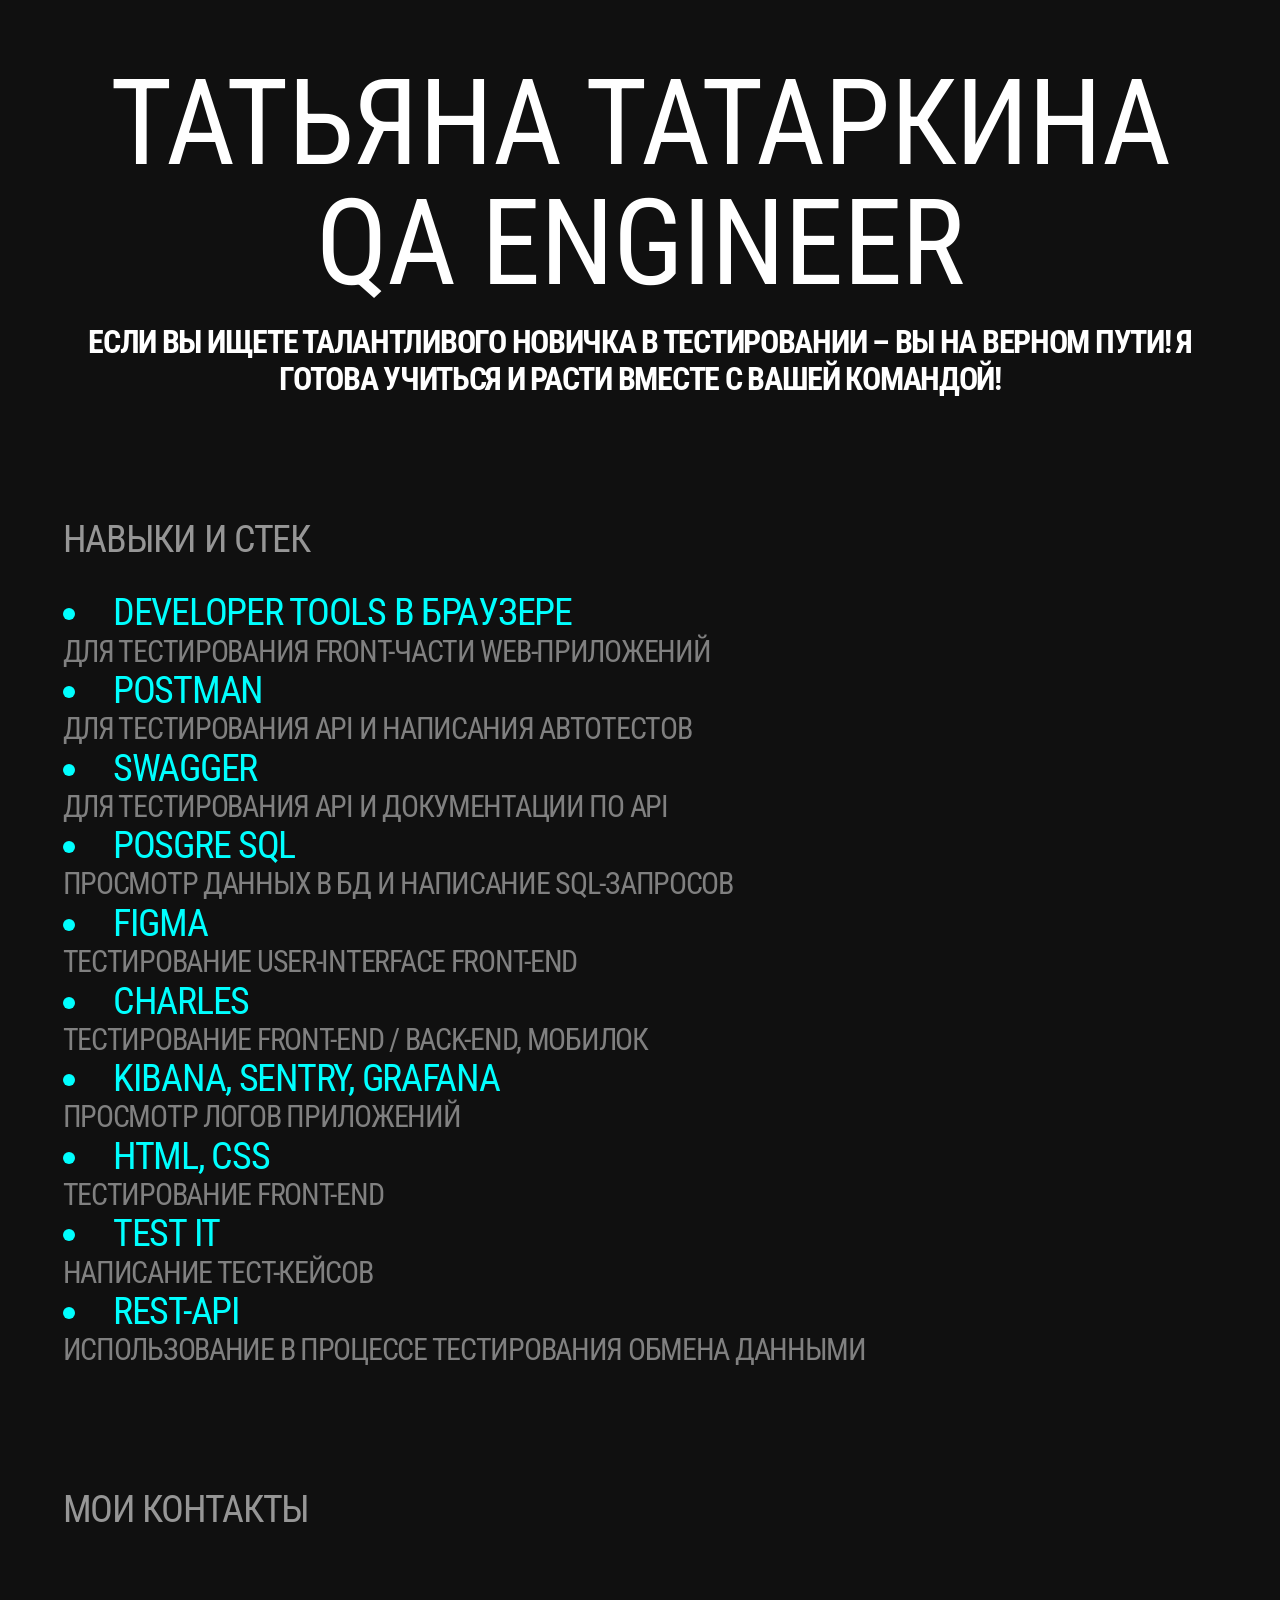
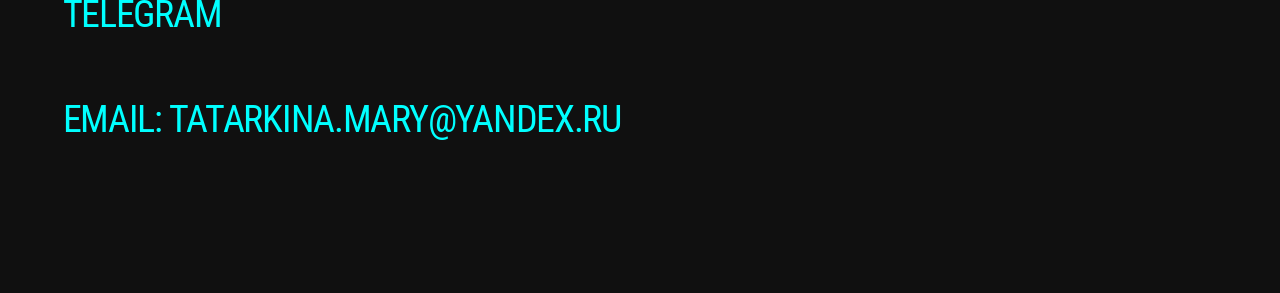
==== index.html @ c0b23198 "Add files via upload" ====
<!DOCTYPE html>
<html lang="en">
  <head>
    <meta charset="UTF-8" />
    <meta name="viewport" content="width=device-width, initial-scale=1" />
    <title>CV</title>
    <link rel="icon" href="./favicon.ico" type="image/x-icon" sizes="any" />
    <link rel="stylesheet" href="./normalize.css" />
    <link rel="stylesheet" href="./style.css" />
  </head>
  <body>
    <div class="name">Татьяна Татаркина</div>
    <div class="name">QA Engineer</div>
    <h1 class="small-text">Если вы ищете талантливого новичка в тестировании – вы на верном пути! Я готова учиться и расти вместе с вашей командой!</h1>

    <div class="block">
      <div class="block-title">Навыки и стек</div>
      <li>Developer Tools в браузере</li>
      <p>Для тестирования front-части web-приложений</p>
      <li>Postman</li>
      <p>Для тестирования API и написания автотестов</p>
      <li>Swagger</li>
      <p>Для тестирования API и документации по API</p>
      <li>Posgre SQL</li>
      <p>Просмотр данных в БД и написание SQL-запросов</p>
      <li>Figma</li>
      <p>Тестирование user-interface front-end</p>
      <li>Charles</li>
      <p>Тестирование front-end / back-end, мобилок</p>
      <li>Kibana, Sentry, Grafana</li>
      <p>Просмотр логов приложений</p>
      <li>HTML, CSS</li>
      <p>Тестирование front-end</p>
      <li>Test IT</li>
      <p>Написание тест-кейсов</p>
      <li>REST-API</li>
      <p>Использование в процессе тестирования обмена данными</p>
      <div class="block">
      <div class="block-title">Мои контакты</div>
      <div class="entry">

      <div class="block-entries">
        <div class="entry">
          <a href="http://t.me/TatarkinaTasya" target="_blank"> telegram</a>
        </div>
        <div class="entry">
          <a href="mailto:tatarkina.mary@yandex.ru">Email: tatarkina.mary@yandex.ru</a>
        </div>
      </div>
    </div>  
    </div>
  </body>
</html>
---- style.css ----
@import url("https://fonts.googleapis.com/css2?family=Roboto+Condensed:wght@400&display=swap");

* {
  margin: 0;
  padding: 0;
  box-sizing: border-box;
  text-transform: uppercase;
}

:root {
  --text-color: #00FFFF;
  --gray-color: rgba(240, 240, 240, 0.6);
  --background-color: #101010;
}

html {
  cursor: url("./cat_default.png") 40 45, auto;
}

body {
  padding: 10vw 3.333vw;
  padding-bottom: 13.333vw;
  text-align: center;
  font-family: "Roboto Condensed", sans-serif;
  font-weight: 400;
  letter-spacing: -0.1vw;
  background-color: var(--background-color);
  color: white;
}

.name {
  font-size: 12.778vw;
  line-height: 100%;
}

.block {
  text-align: left;
  margin-top: 13.333vw;
}

.block-title {
  color: rgba(240, 240, 240, 0.6);
  line-height: 5.208vw;
  font-size: 4.444vw;
  margin-bottom: 3.333vw;
}
li {
 font-size: 4.444vw;
  color: #00FFFF;
}
p {
 font-size: 3.333vw;
  color: #808080;
}

.entry {
  line-height: 7.814vw;
  font-size: 4.444vw;
  margin-bottom: 1.667vw;
}

a {
  text-decoration: none;
  color: var(--text-color);
  cursor: url("./cat_link.png") 40 45, auto;
}

a:hover {
  color: var(--gray-color);
}
@media screen and (min-width: 1024px) {
  body {
    padding: 4.883vw;
    padding-bottom: 9.375vw;
  }

  .name {
    font-size: 9.375vw;
  }

  .block {
    margin-top: 9.375vw;
  }

  .block-title {
    line-height: 3.434vw;
    font-size: 2.93vw;
    margin-bottom: 2.344vw;
  }
  li {
    font-size: 2.93vw;
    color: #00FFFF;
  }
  p {
    font-size: 2.344vw;
    color: #808080;
  }

  .entry {
    line-height: 8.24vw;
    font-size: 2.93vw;
    margin-bottom: 0;
  }
}

@media screen and (min-width: 1440px) {
  body {
    padding: 3.472vw;
    padding-bottom: 8.333vw;
  }

  .name {
    font-size: 10vw;
    margin-bottom: 1.667vw;
  }

  .block {
    margin-top: 8.333vw;
  }

  .block-title {
    line-height: 3.906vw;
    font-size: 3.333vw;
    margin-bottom: 2.5vw;
  }
  li {
  font-size: 3.333vw;
  color: #00FFFF;  
  }
  p {
   font-size: 2.5vw;
   color: #808080; 
  }

  .entry {
    line-height: 7.813vw;
    font-size: 3.333vw;
  }
}
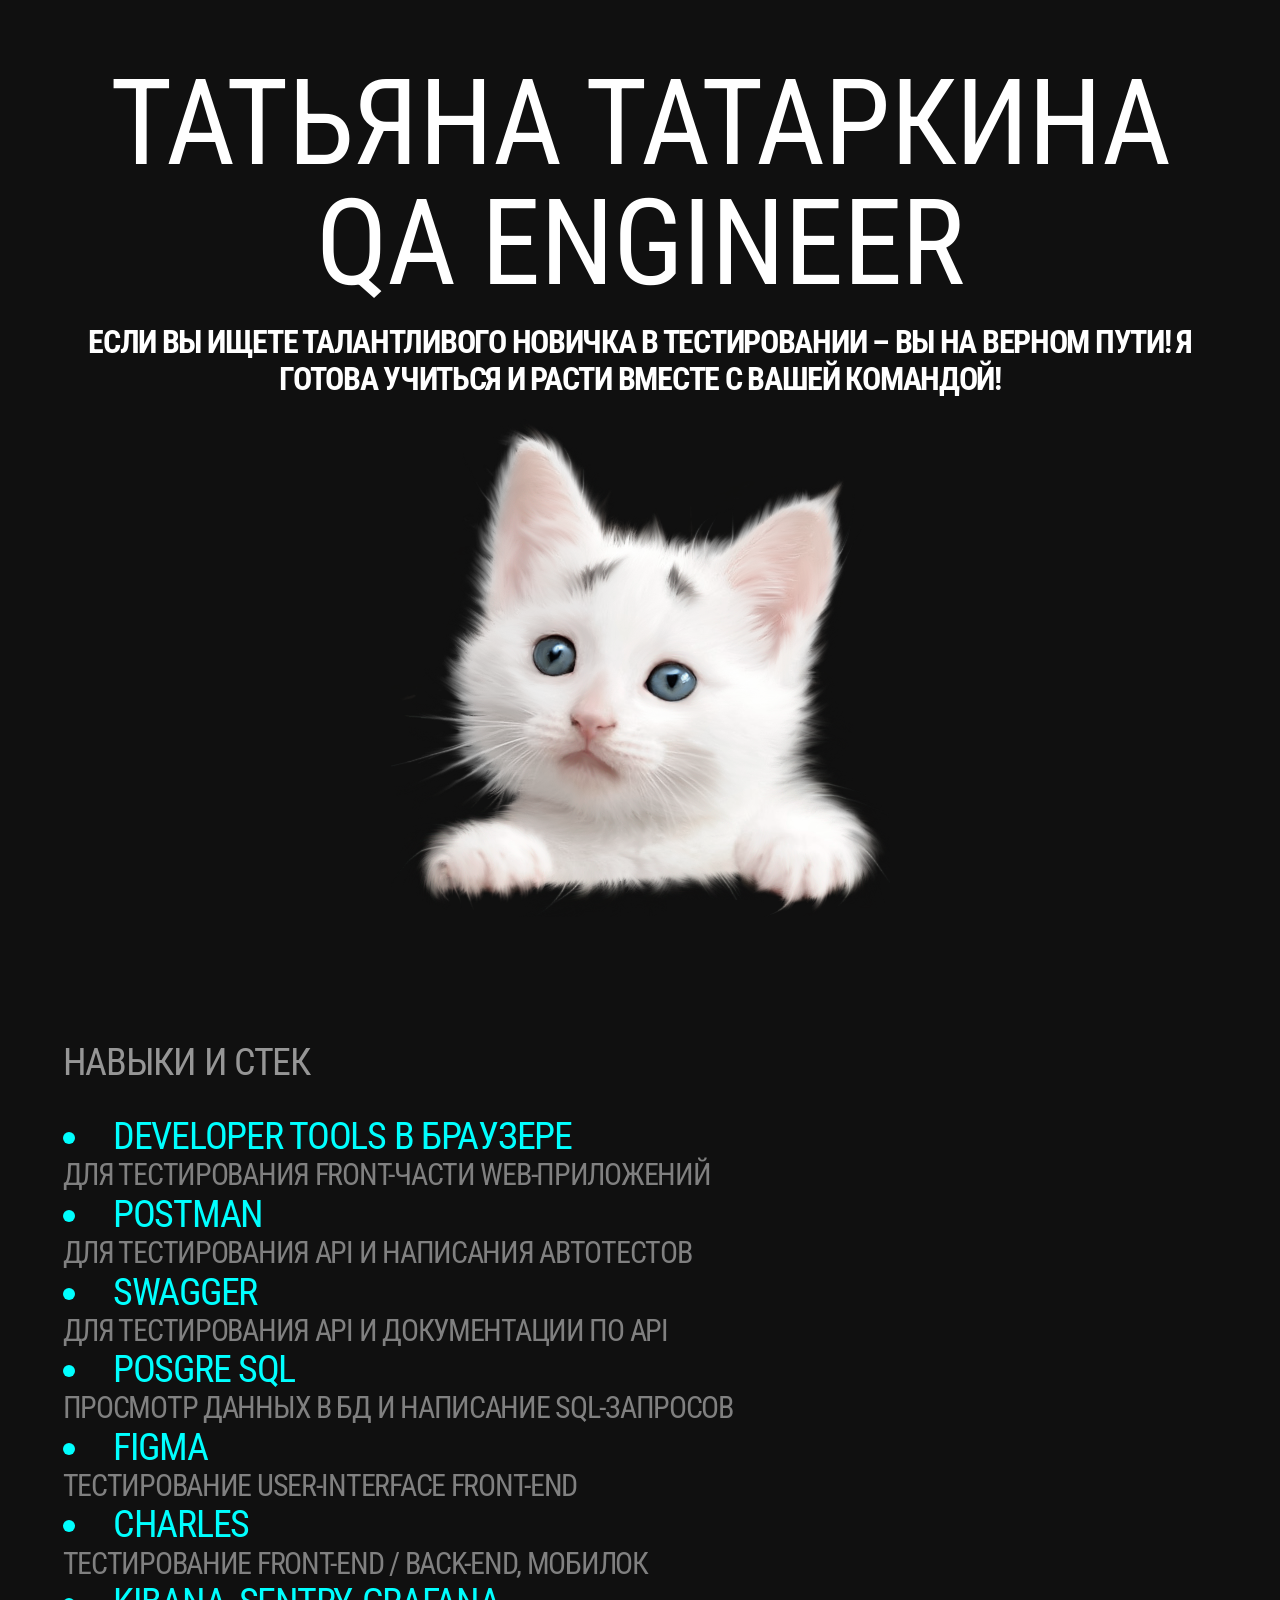
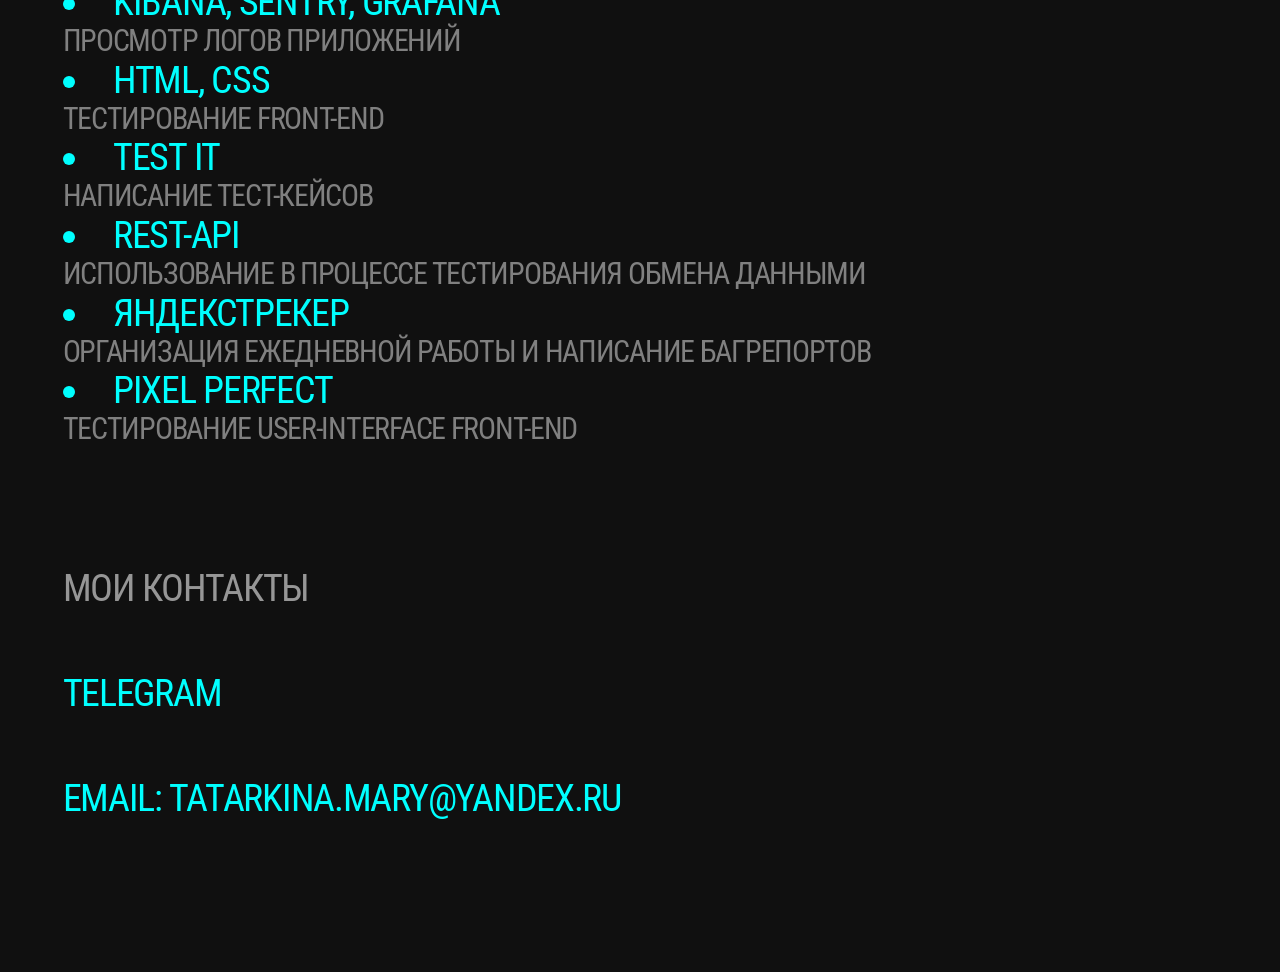
==== commit 664b3fa3: "Добавила параграфы и картинку" ====
--- a/index.html
+++ b/index.html
@@ -12,6 +12,7 @@
     <div class="name">Татьяна Татаркина</div>
     <div class="name">QA Engineer</div>
     <h1 class="small-text">Если вы ищете талантливого новичка в тестировании – вы на верном пути! Я готова учиться и расти вместе с вашей командой!</h1>
+    <img src="Cat.png">
 
     <div class="block">
       <div class="block-title">Навыки и стек</div>
@@ -35,6 +36,10 @@
       <p>Написание тест-кейсов</p>
       <li>REST-API</li>
       <p>Использование в процессе тестирования обмена данными</p>
+      <li>ЯндексТрекер</li>
+      <p>Организация ежедневной работы и написание багрепортов</p>
+      <li>Pixel Perfect</li>
+      <p>Тестирование user-interface front-end</p>
       <div class="block">
       <div class="block-title">Мои контакты</div>
       <div class="entry">
